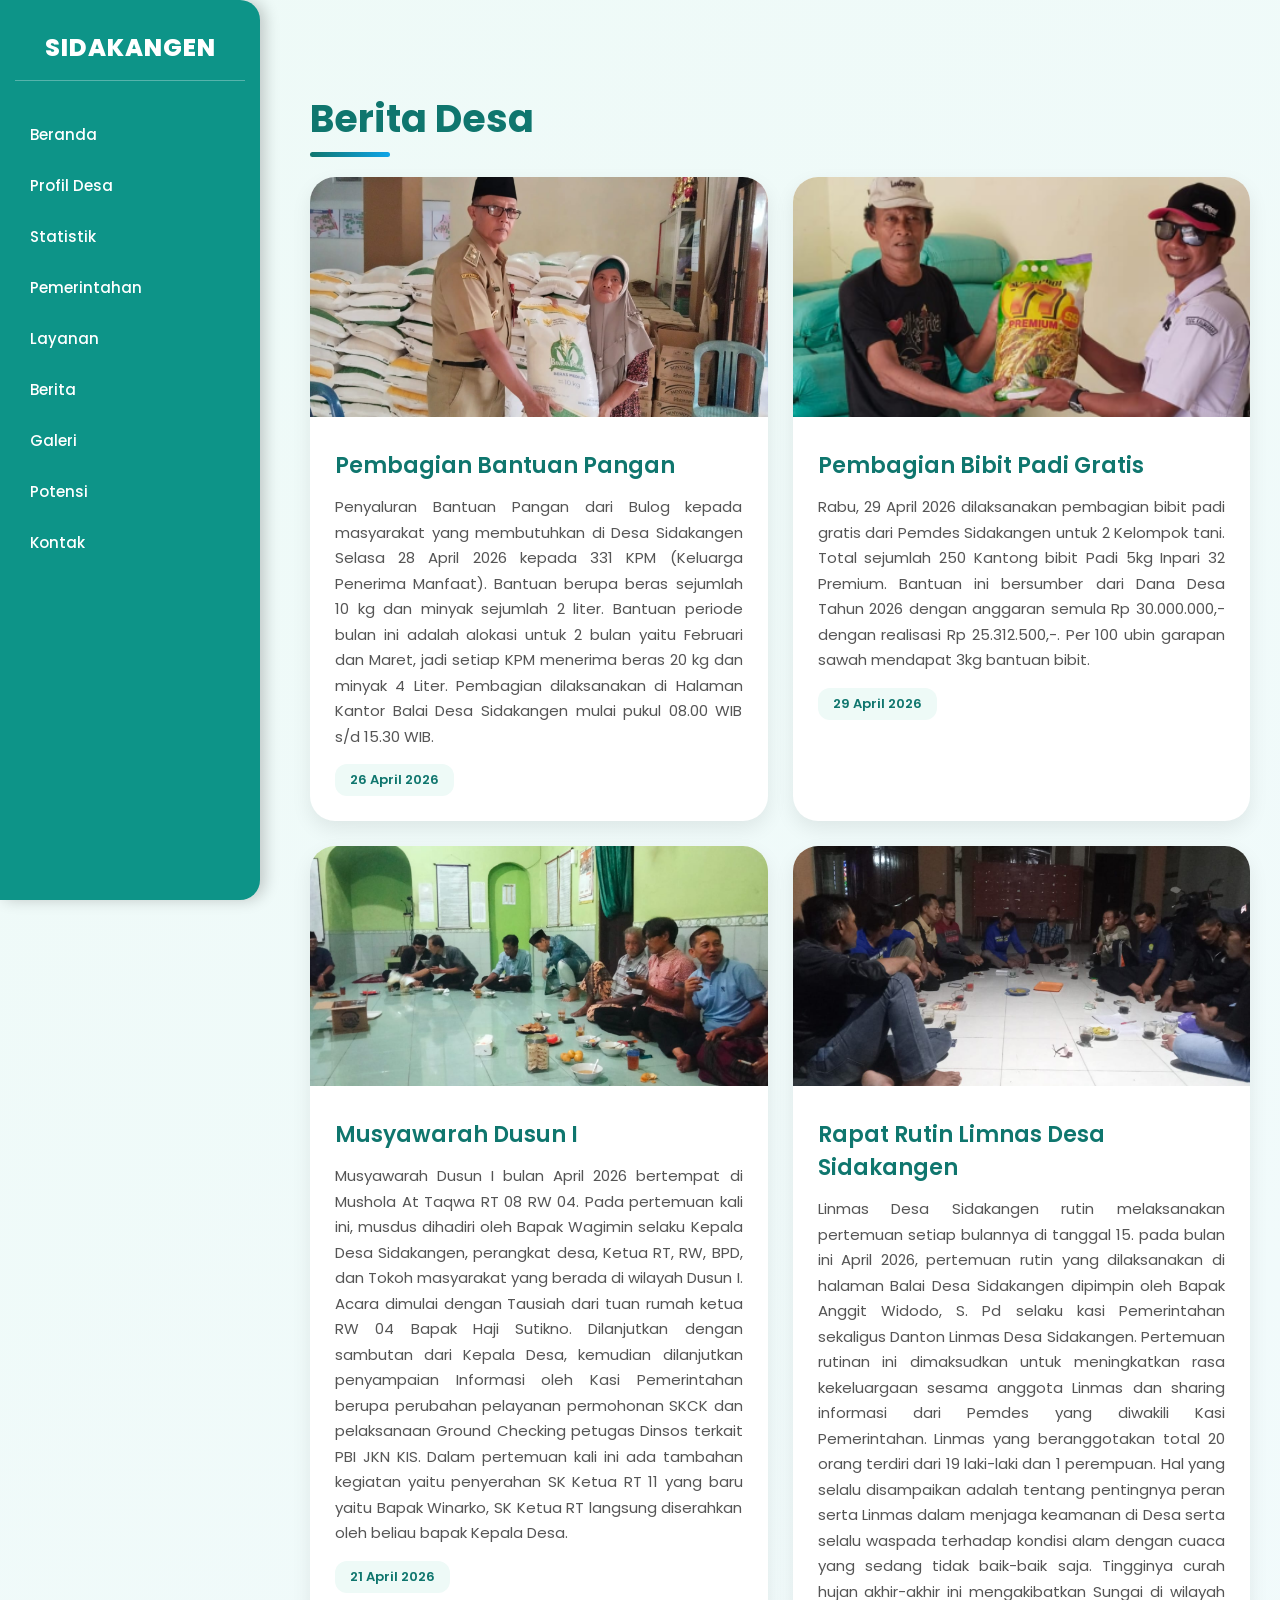
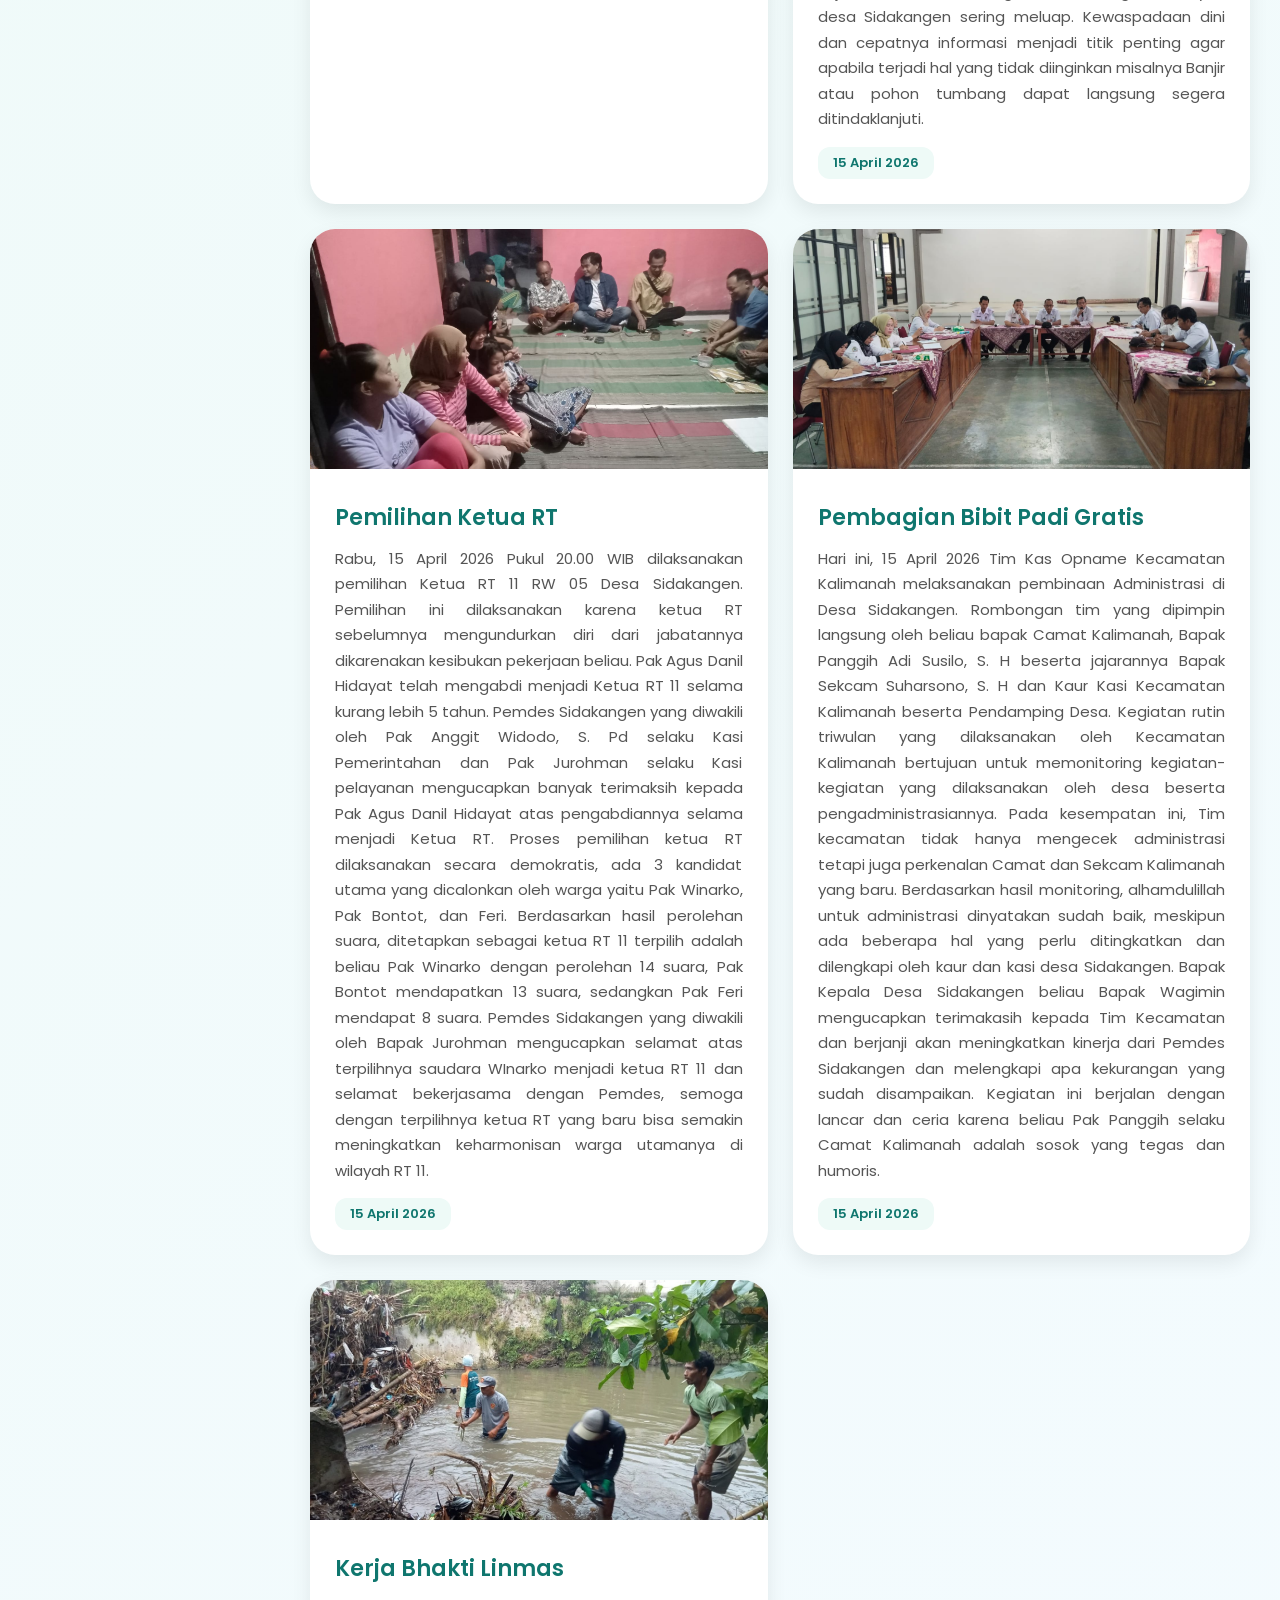
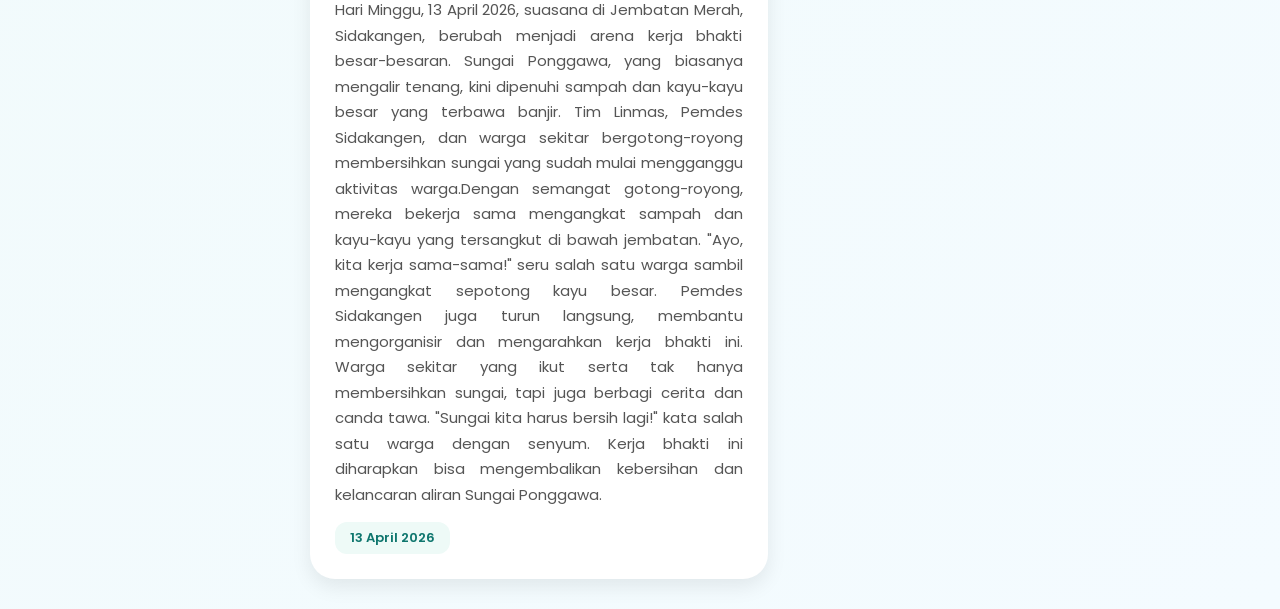
==== berita.html @ 8c9b145c "first commit" ====
<!DOCTYPE html>
<html lang="id">
<head>
    <meta charset="UTF-8">
    <meta name="viewport" content="width=device-width, initial-scale=1.0">
    <title>Berita - SidaKangen</title>
    
    <!-- Memastikan file CSS terpanggil -->
    <link rel="stylesheet" href="assets/css/style.css">
    
    <!-- Tambahan Style Khusus Berita agar tetap rapi -->
    <style>
        .berita-grid {
            display: grid;
            grid-template-columns: repeat(auto-fit, minmax(320px, 1fr));
            gap: 25px;
            margin-top: 30px;
        }
        .berita-card {
            background: white;
            border-radius: 25px;
            overflow: hidden;
            box-shadow: 0 8px 20px rgba(0,0,0,0.08);
            transition: 0.3s;
            border: none;
        }
        .berita-card:hover {
            transform: translateY(-8px);
        }
        .berita-card img {
            width: 100%;
            height: 240px;
            object-fit: cover;
        }
        .berita-content {
            padding: 25px;
        }
        .berita-content h3 {
            color: #0f766e;
            margin-bottom: 12px;
            font-size: 22px;
            font-weight: 600;
            text-align: left; /* Judul tetap rata kiri agar profesional */
        }
        .berita-content p {
            color: #555;
            line-height: 1.7;
            font-size: 15px;
            margin-bottom: 15px;
            text-align: justify; /* Membuat teks berita rata kanan-kiri */
            text-justify: inter-word; /* Membuat pembagian spasi lebih halus */
        }
        .berita-date {
            display: inline-block;
            background: #eefaf7;
            color: #0f766e;
            padding: 6px 15px;
            border-radius: 12px;
            font-size: 13px;
            font-weight: 600;
        }
    </style>
</head>
<body>

    <aside class="sidebar">
        <h2>SidaKangen</h2>
        <ul>
            <li><a href="index.html">Beranda</a></li>
            <li><a href="profil-desa.html">Profil Desa</a></li>
            <li><a href="statistik.html">Statistik</a></li>
            <li><a href="pemerintahan.html">Pemerintahan</a></li>
            <li><a href="layanan.html">Layanan</a></li>
            <li><a href="berita.html">Berita</a></li>
            <li><a href="galeri.html">Galeri</a></li> <!-- Pastikan file ini ada -->
            <li><a href="potensi.html">Potensi</a></li>
            <li><a href="kontak.html">Kontak</a></li>
        </ul>
    </aside>

    <main class="main">
        <h1 class="title">Berita Desa</h1>

        <div class="berita-grid">
            <!-- BERITA 1 -->
            <div class="berita-card">
                <img src="assets/img/pembagian bantuan pangan.png" alt="Statistik Pekerjaan">
                <div class="berita-content">
                    <h3>Pembagian Bantuan Pangan</h3>
                    <p>Penyaluran Bantuan Pangan dari Bulog kepada masyarakat yang membutuhkan di Desa Sidakangen Selasa 28 April 2026 kepada 
                      331 KPM (Keluarga Penerima Manfaat). Bantuan berupa beras sejumlah 10 kg dan minyak sejumlah 2 liter. Bantuan periode bulan 
                      ini adalah alokasi untuk 2 bulan yaitu Februari dan Maret, jadi setiap KPM menerima beras 20 kg dan minyak 4 Liter. 
                      Pembagian dilaksanakan di Halaman Kantor Balai  Desa Sidakangen mulai pukul 08.00 WIB s/d 15.30 WIB.</p>
                    <span class="berita-date">26 April 2026</span>
                </div>
            </div>

            <!-- BERITA 2 -->
            <div class="berita-card">
                <img src="assets/img/pembagian bibit padi gratis.png" alt="Grafik Penduduk">
                <div class="berita-content">
                    <h3>Pembagian Bibit Padi Gratis</h3>
                    <p>Rabu, 29 April 2026 dilaksanakan pembagian bibit padi gratis dari Pemdes Sidakangen untuk 2 Kelompok tani. 
                      Total sejumlah 250 Kantong bibit Padi 5kg Inpari 32 Premium.
                       Bantuan ini bersumber dari Dana Desa Tahun 2026 dengan anggaran semula Rp 30.000.000,- dengan realisasi Rp 25.312.500,-. Per 100 ubin garapan sawah mendapat 3kg bantuan bibit.</p>
                    <span class="berita-date">29 April 2026</span>
                </div>
            </div>

            <!-- BERITA 3 -->
            <div class="berita-card">
                <img src="assets/img/musyawarha dusun I bulan april 2026.png" alt="Pelayanan Desa">
                <div class="berita-content">
                    <h3>Musyawarah Dusun I</h3>
                    <p>Musyawarah Dusun I bulan April 2026 bertempat di Mushola At Taqwa RT 08 RW 04. 
                      Pada pertemuan kali ini, musdus dihadiri oleh Bapak Wagimin selaku Kepala Desa Sidakangen, perangkat desa, Ketua RT, RW, BPD, dan Tokoh masyarakat yang berada di wilayah Dusun I. 
                      Acara dimulai dengan Tausiah dari tuan rumah ketua RW 04 Bapak Haji Sutikno. Dilanjutkan dengan sambutan dari Kepala Desa, kemudian dilanjutkan penyampaian Informasi oleh Kasi Pemerintahan berupa perubahan pelayanan permohonan SKCK dan pelaksanaan Ground Checking petugas Dinsos terkait PBI JKN KIS. 
                      Dalam pertemuan kali ini ada tambahan kegiatan yaitu penyerahan SK Ketua RT 11 yang baru yaitu Bapak Winarko, SK Ketua RT langsung diserahkan oleh beliau bapak Kepala Desa.</p>
                    <span class="berita-date">21 April 2026</span>
                </div>
            </div>
            <!-- BERITA 4 -->
            <div class="berita-card">
                <img src="assets/img/rapat rutin Linmas.png" alt="Pelayanan Desa">
                <div class="berita-content">
                    <h3>Rapat Rutin Limnas Desa Sidakangen</h3>
                    <p>Linmas Desa Sidakangen rutin melaksanakan pertemuan setiap bulannya di tanggal 15. 
                      pada bulan ini April 2026, pertemuan rutin yang dilaksanakan di halaman Balai Desa Sidakangen dipimpin oleh Bapak Anggit Widodo, S. Pd selaku kasi Pemerintahan sekaligus Danton Linmas Desa Sidakangen. 
                      Pertemuan rutinan ini dimaksudkan untuk meningkatkan rasa kekeluargaan sesama anggota Linmas dan sharing informasi dari Pemdes yang diwakili Kasi Pemerintahan.
                       Linmas yang beranggotakan total 20 orang terdiri dari 19 laki-laki dan 1 perempuan. Hal yang selalu disampaikan adalah tentang pentingnya peran serta Linmas dalam menjaga keamanan di Desa serta selalu waspada terhadap kondisi alam dengan cuaca yang sedang tidak baik-baik saja.
                        Tingginya curah hujan akhir-akhir ini mengakibatkan Sungai di wilayah desa Sidakangen sering meluap. Kewaspadaan dini dan cepatnya informasi menjadi titik penting agar apabila terjadi hal yang tidak diinginkan misalnya Banjir atau pohon tumbang dapat langsung segera ditindaklanjuti.</p>
                    <span class="berita-date">15 April 2026</span>
        </div>
            </div>
            <!-- BERITA 5 -->
            <div class="berita-card">
                <img src="assets/img/Pemilihan ketua RT.png" alt="Pelayanan Desa">
                <div class="berita-content">
                    <h3>Pemilihan Ketua RT</h3>
                    <p>Rabu, 15 April 2026 Pukul 20.00 WIB dilaksanakan pemilihan Ketua RT 11 RW 05 Desa Sidakangen. 
                      Pemilihan ini dilaksanakan karena ketua RT sebelumnya mengundurkan diri dari jabatannya dikarenakan kesibukan pekerjaan beliau. 
                      Pak Agus Danil Hidayat telah mengabdi menjadi Ketua RT 11 selama kurang lebih 5 tahun. Pemdes Sidakangen yang diwakili oleh Pak Anggit Widodo, S. Pd selaku Kasi Pemerintahan dan Pak Jurohman selaku Kasi pelayanan mengucapkan banyak terimaksih kepada Pak Agus Danil Hidayat atas pengabdiannya selama menjadi Ketua RT. 
                      Proses pemilihan ketua RT dilaksanakan secara demokratis, ada 3 kandidat utama yang dicalonkan oleh warga yaitu Pak Winarko, Pak Bontot, dan Feri. Berdasarkan hasil perolehan suara, ditetapkan sebagai ketua RT 11 terpilih adalah beliau Pak Winarko dengan perolehan 14 suara, Pak Bontot mendapatkan 13 suara, sedangkan Pak Feri mendapat 8 suara. 
                      Pemdes Sidakangen yang diwakili oleh Bapak Jurohman mengucapkan selamat atas terpilihnya saudara WInarko menjadi ketua RT 11 dan selamat bekerjasama dengan Pemdes, semoga dengan terpilihnya ketua RT yang baru bisa semakin meningkatkan keharmonisan warga utamanya di wilayah RT 11.</p>
                    <span class="berita-date">15 April 2026</span>
                </div>
            </div>
            <!-- BERITA 6 -->
            <div class="berita-card">
                <img src="assets/img/Kas opname.png" alt="Grafik Penduduk">
                <div class="berita-content">
                  <h3>Pembagian Bibit Padi Gratis</h3>
                    <p>Hari ini, 15 April 2026 Tim Kas Opname Kecamatan Kalimanah melaksanakan pembinaan Administrasi di Desa Sidakangen. Rombongan tim yang dipimpin langsung oleh beliau bapak Camat Kalimanah, Bapak Panggih Adi Susilo, S. H beserta jajarannya Bapak Sekcam Suharsono, S. H dan Kaur Kasi Kecamatan Kalimanah beserta Pendamping Desa. 
                      Kegiatan rutin triwulan yang dilaksanakan oleh Kecamatan Kalimanah bertujuan untuk memonitoring kegiatan-kegiatan yang dilaksanakan oleh desa beserta pengadministrasiannya. Pada kesempatan ini, Tim kecamatan tidak hanya mengecek administrasi tetapi juga perkenalan Camat dan Sekcam Kalimanah yang baru.  
                      Berdasarkan hasil monitoring, alhamdulillah untuk administrasi dinyatakan sudah baik, meskipun ada beberapa hal yang perlu ditingkatkan dan dilengkapi oleh kaur dan kasi desa Sidakangen. Bapak Kepala Desa Sidakangen beliau Bapak Wagimin mengucapkan terimakasih kepada Tim Kecamatan dan berjanji akan meningkatkan kinerja dari Pemdes Sidakangen dan melengkapi apa kekurangan yang sudah disampaikan. 
                      Kegiatan ini berjalan dengan lancar dan ceria karena beliau Pak Panggih selaku Camat Kalimanah adalah sosok yang tegas dan humoris.</p>
                    <span class="berita-date">15 April 2026</span>
                </div>
            </div>
            <!-- BERITA 7 -->
            <div class="berita-card">
                <img src="assets/img/kerja bakti limnas.png" alt="Grafik Penduduk">
                <div class="berita-content">
                  <h3>Kerja Bhakti Linmas</h3>
                    <p>Hari Minggu, 13 April 2026, suasana di Jembatan Merah, Sidakangen, berubah menjadi arena kerja bhakti besar-besaran. 
                      Sungai Ponggawa, yang biasanya mengalir tenang, kini dipenuhi sampah dan kayu-kayu besar yang terbawa banjir. Tim Linmas, Pemdes Sidakangen, dan warga sekitar bergotong-royong membersihkan sungai yang sudah mulai mengganggu aktivitas warga.Dengan semangat gotong-royong, mereka bekerja sama mengangkat sampah dan kayu-kayu yang tersangkut di bawah jembatan. 
                      "Ayo, kita kerja sama-sama!" seru salah satu warga sambil mengangkat sepotong kayu besar. Pemdes Sidakangen juga turun langsung, membantu mengorganisir dan mengarahkan kerja bhakti ini.
                      Warga sekitar yang ikut serta tak hanya membersihkan sungai, tapi juga berbagi cerita dan canda tawa. "Sungai kita harus bersih lagi!" kata salah satu warga dengan senyum. Kerja bhakti ini diharapkan bisa mengembalikan kebersihan dan kelancaran aliran Sungai Ponggawa.</p>
                    <span class="berita-date">13 April 2026</span>
                </div>
            </div>
    </main>
    <meta name="viewport" content="width=device-width, initial-scale=1.0">

</body>
</html>
---- assets/css/style.css ----
/* 1. TAMBAHKAN IMPORT INI DI PALING ATAS CSS */
@import url('https://fonts.googleapis.com/css2?family=Poppins:wght@300;400;500;600;700&display=swap');

*{
  margin:0;
  padding:0;
  box-sizing:border-box;
  /* Gunakan font-family secara spesifik agar tidak berubah */
  font-family: 'Poppins', sans-serif !important;
}

body{
  background: linear-gradient(135deg, #eefaf7, #f4fbff);
  color:#1f2937;
  /* Mengunci ukuran dasar font agar stabil */
  font-size: 16px;
  -webkit-font-smoothing: antialiased;
  -moz-osx-font-smoothing: grayscale;
}

/* SIDEBAR */

/* --- PERBAIKAN SIDEBAR TOTAL --- */
.sidebar {
  width: 260px;
  height: 100vh;
  position: fixed;
  left: 0;
  top: 0;
  
  /* Warna Hijau Kebiruan (Teal) yang Solid */
  background-color: #0d9488 !important; 
  
  padding: 30px 15px;
  color: #ffffff;
  z-index: 9999; /* Memastikan sidebar selalu di depan */
  display: flex;
  flex-direction: column;
  
  /* Memberi lengkungan di sisi kanan */
  border-top-right-radius: 20px;
  border-bottom-right-radius: 20px;
  box-shadow: 5px 0 15px rgba(0, 0, 0, 0.2);
}

/* Judul SIDAKANGEN */
.sidebar h2 {
  color: #ffffff !important;
  font-size: 24px;
  font-weight: 800;
  text-align: center;
  margin-bottom: 30px;
  padding-bottom: 15px;
  border-bottom: 1px solid rgba(255, 255, 255, 0.3);
  text-transform: uppercase;
  letter-spacing: 1px;
}

/* List Menu */
.sidebar ul {
  list-style: none;
  padding: 0;
  margin: 0;
  display: flex;
  flex-direction: column;
  gap: 4px; /* Jarak antar menu sangat rapat agar muat */
}

/* Link Menu */
.sidebar ul li a {
  display: block;
  text-decoration: none;
  color: #ffffff !important; /* Memaksa warna teks putih */
  padding: 12px 15px;
  border-radius: 10px;
  font-size: 15px;
  font-weight: 500;
  transition: all 0.3s ease;
}

/* Saat Menu Disentuh (Hover) */
.sidebar ul li a:hover {
  background-color: rgba(255, 255, 255, 0.2); /* Efek terang transparan */
  padding-left: 20px; /* Efek geser sedikit */
}

/* Konten Utama agar tidak tertutup sidebar */
.main {
  margin-left: 280px; /* Pastikan jarak ini lebih besar dari lebar sidebar */
  padding: 30px;
}

/* HERO */

.hero{
  height:500px;

  border-radius:35px;

  overflow:hidden;

  background:
  linear-gradient(
    rgba(0,0,0,0.45),
    rgba(0,0,0,0.45)
  ),
  url('../img/Latar-belakang.png');

  background-size:cover;
  background-position:center;

  display:flex;
  align-items:center;

  padding:60px;

  position:relative;

  box-shadow:
  0 15px 40px rgba(14,165,233,0.15);
}

.overlay{
  color:white;
  max-width:700px;
}

.overlay h1{
  font-size:64px;

  line-height:1.1;

  margin-bottom:25px;

  font-weight:700;
}

.overlay p{
  font-size:20px;

  line-height:1.9;

  margin-bottom:35px;

  color:#f1f5f9;
}

/* SEARCH */

.search-box{
  display:flex;

  gap:15px;

  margin-top:25px;

  background:white;

  padding:12px;

  border-radius:20px;

  width:fit-content;

  box-shadow:
  0 10px 25px rgba(0,0,0,0.08);
}

.search-box input{
  width:300px;

  padding:15px;

  border:none;

  outline:none;

  font-size:15px;

  background:transparent;
}

.search-box button{
  padding:15px 28px;

  border:none;

  border-radius:15px;

  background:
  linear-gradient(
    135deg,
    #0f766e,
    #0ea5e9
  );

  color:white;

  font-weight:600;

  cursor:pointer;
}

/* MINI INFO */

.hero-mini-stats{
  display:flex;

  gap:20px;

  margin-top:35px;
}

.mini-box{
  background:rgba(255,255,255,0.15);

  padding:18px 25px;

  border-radius:18px;

  backdrop-filter:blur(10px);
}

.mini-box h3{
  font-size:28px;

  margin-bottom:5px;
}

.mini-box p{
  font-size:14px;

  margin:0;
}

/* TITLE */

.title{
  margin-top:60px;
  margin-bottom:30px;

  font-size:38px;

  color:#0f766e;

  position:relative;
}

.title::after{
  content:'';

  width:80px;
  height:5px;

  background:
  linear-gradient(
    90deg,
    #0f766e,
    #0ea5e9
  );

  position:absolute;

  left:0;
  bottom:-10px;

  border-radius:20px;
}

/* HOME STATS */

.home-stats{
  display:grid;

  grid-template-columns:repeat(auto-fit,minmax(250px,1fr));

  gap:25px;

  margin-top:30px;
}

.home-card{
  position:relative;

  overflow:hidden;

  padding:30px;

  border-radius:30px;

  color:white;

  min-height:230px;

  transition:0.3s;

  box-shadow:0 10px 25px rgba(0,0,0,0.08);
}

.home-card:hover{
  transform:translateY(-10px);
}

.home-card::before{
  content:'';

  position:absolute;

  width:180px;
  height:180px;

  background:rgba(255,255,255,0.15);

  border-radius:50%;

  top:-60px;
  right:-60px;
}

.home-top{
  display:flex;

  justify-content:space-between;

  align-items:center;

  margin-bottom:25px;
}

.home-top span{
  font-size:50px;
}

.home-top h1{
  font-size:42px;
}

.home-card h3{
  font-size:24px;
  margin-bottom:10px;
}

.home-card p{
  color:rgba(255,255,255,0.9);
  line-height:1.7;
}

/* WARNA CARD */

.penduduk{
  background:linear-gradient(
    135deg,
    #0f766e,
    #20c997
  );
}

.keluarga{
  background:linear-gradient(
    135deg,
    #0ea5e9,
    #38bdf8
  );
}

.laki{
  background:linear-gradient(
    135deg,
    #14b8a6,
    #2dd4bf
  );
}

.perempuan{
  background:linear-gradient(
    135deg,
    #06b6d4,
    #67e8f9
  );
}

/* GRID */

.stats{
  display:grid;

  grid-template-columns:repeat(auto-fit,minmax(250px,1fr));

  gap:25px;

  margin-top:30px;
}

/* CARD */

.card{
  background:rgba(255,255,255,0.9);

  backdrop-filter:blur(10px);

  padding:30px;

  border-radius:30px;

  box-shadow:
  0 10px 30px rgba(0,0,0,0.05);

  transition:0.3s;

  border:none;

  position:relative;

  overflow:hidden;
}

.card::before{
  content:'';

  position:absolute;

  width:120px;
  height:120px;

  background:rgba(14,165,233,0.08);

  border-radius:50%;

  top:-40px;
  right:-40px;
}

.card:hover{
  transform:translateY(-10px);

  box-shadow:
  0 20px 40px rgba(14,165,233,0.12);
}

.card h2,
.card h3{
  color:#0f766e;
  margin-bottom:15px;
}

.card p{
  color:#555;
  line-height:1.8;
}

.card img{
  width:100%;
  border-radius:20px;
}

/* BUTTON */

button{
  margin-top:15px;

  padding:13px 26px;

  border:none;

  border-radius:14px;

  background:
  linear-gradient(
    135deg,
    #0f766e,
    #0ea5e9
  );

  color:white;

  font-weight:600;

  cursor:pointer;

  transition:0.3s;
}

button:hover{
  transform:translateY(-3px);

  opacity:0.92;
}

/* TABLE */

table{
  width:100%;

  border-collapse:collapse;

  overflow:hidden;

  border-radius:20px;
}

table th{
  background:
  linear-gradient(
    135deg,
    #0f766e,
    #0ea5e9
  );

  color:white;

  padding:18px;
}

table td{
  background:white;

  padding:18px;

  border-bottom:1px solid #e5e7eb;
}

/* GALLERY */

.gallery{
  display:grid;

  grid-template-columns:
  repeat(auto-fit,minmax(280px,1fr));

  gap:25px;
}

.gallery img{
  width:100%;
  height:260px;

  object-fit:cover;

  border-radius:25px;

  transition:0.4s;

  box-shadow:
  0 10px 25px rgba(0,0,0,0.08);
}

.gallery img:hover{
  transform:
  scale(1.04)
  rotate(1deg);
}

/* CONTACT */

.contact-container{
  display:grid;
  grid-template-columns:1fr 1fr;
  gap:30px;
}

.contact-card,
.contact-form{
  background:white;

  padding:30px;

  border-radius:25px;

  box-shadow:0 8px 20px rgba(0,0,0,0.06);

  border:none;
}

.contact-card{
  margin-bottom:20px;
}

.contact-card h3{
  color:#0f766e;
}

.contact-form input,
.contact-form textarea{
  width:100%;

  padding:15px;

  margin-bottom:15px;

  border:1px solid #ddd;

  border-radius:12px;

  outline:none;
}

.contact-form input:focus,
.contact-form textarea:focus{
  border-color:#0ea5e9;
}

.contact-form textarea{
  height:150px;
  resize:none;
}

.contact-form button{
  width:100%;
}

.map-box{
  margin-top:30px;

  overflow:hidden;

  border-radius:25px;

  box-shadow:0 8px 20px rgba(0,0,0,0.06);
}

.map-box iframe{
  border:none;
}

/* CHART */

.chart-item{
  width:100%;
  margin-bottom:25px;
}

.chart-info{
  display:flex;
  justify-content:space-between;
  margin-bottom:10px;
  font-weight:500;
}

.bar{
  width:100%;
.fill{
  height:100%;
  border-radius:30px;
}

.fill1{
  width:55%;
  background:#0f766e;
}

.fill2{
  width:85%;
  background:#0ea5e9;
}

.fill3{
  width:40%;
  background:#20c997;
}

.fill4{
  width:20%;
  background:#67e8f9;
}

/* KHUSUS STATISTIK */

.statistik-grid{
  display:grid;

  grid-template-columns:repeat(2,320px);

  justify-content:center;

  gap:30px;

  margin-top:30px;
}

/* RESPONSIVE */

@media(max-width:1200px){

  .stats{
    grid-template-columns:repeat(2,1fr);
  }

}

@media(max-width:900px){

  .contact-container{
    grid-template-columns:1fr;
  }

  .statistik-grid{
    grid-template-columns:1fr;
  }

}

@media(max-width:768px){

  .sidebar{
    width:100%;
    height:auto;
    position:relative;

    border-radius:0;
  }

  .main{
    margin-left:0;
    padding:20px;
  }

  .hero{
    height:auto;
    padding:35px 25px;
  }

  .overlay h1{
    font-size:40px;
  }

  .overlay p{
    font-size:16px;
  }

  .search-box{
    flex-direction:column;

    width:100%;
  }

  .search-box input{
    width:100%;
  }

  .hero-mini-stats{
    flex-direction:column;
  }

  .stats{
    grid-template-columns:1fr;
  }

  .gallery{
    grid-template-columns:1fr;
  }
}
.berita-content p {
            color: #555;
            line-height: 1.7;
            font-size: 15px;
            margin-bottom: 15px;
            text-align: justify; /* TAMBAHKAN INI */
            text-justify: inter-word; /* Opsional: Agar spasi antar kata lebih rapi */
        }
        /* Google Fonts untuk tampilan lebih modern */
@import url('https://fonts.googleapis.com/css2?family=Poppins:wght@300;400;600&display=swap');

body {
    font-family: 'Poppins', sans-serif;
    margin: 0;
    display: flex;
    background-color: #f4fdfb; /* Warna background sangat muda agar fresh */
}

/* Sidebar Styling */
.sidebar {
    width: 250px;
    background-color: #0d9488; /* Warna Teal Desa */
    color: white;
    min-height: 100vh;
    padding: 20px;
}

.sidebar h2 {
    margin-bottom: 30px;
    border-bottom: 2px solid rgba(255,255,255,0.2);
    padding-bottom: 10px;
}

.sidebar ul {
    list-style: none;
    padding: 0;
}

.sidebar ul li a {
    color: white;
    text-decoration: none;
    display: block;
    padding: 12px 15px;
    border-radius: 8px;
    transition: 0.3s;
    margin-bottom: 5px;
}

.sidebar ul li a:hover, .sidebar ul li a.active {
    background-color: rgba(255, 255, 255, 0.2);
    padding-left: 25px; /* Efek geser saat hover */
}

/* Main Content */
.main {
    flex: 1;
    padding: 40px;
}

.title {
    color: #065f46;
    margin-bottom: 30px;
    position: relative;
    display: inline-block;
}

.title::after {
    content: "";
    width: 50%;
    height: 4px;
    background-color: #2dd4bf;
    position: absolute;
    bottom: -8px;
    left: 0;
    border-radius: 2px;
}

/* Gallery Grid System */
.gallery {
    display: grid;
    grid-template-columns: repeat(auto-fit, minmax(300px, 1fr)); /* Responsif otomatis */
    gap: 20px;
    margin-top: 20px;
}

.gallery-item {
    overflow: hidden;
    border-radius: 15px;
    box-shadow: 0 4px 15px rgba(0,0,0,0.1);
    transition: transform 0.3s ease;
}

.gallery-item img {
    width: 100%;
    height: 250px;
    object-fit: cover; /* Agar gambar tidak gepeng */
    display: block;
    transition: transform 0.5s ease;
}

/* Hover Effects */
.gallery-item:hover {
    transform: translateY(-5px); /* Terangkat sedikit */
}

.gallery-item:hover img {
    transform: scale(1.1); /* Zoom halus pada gambar */
}
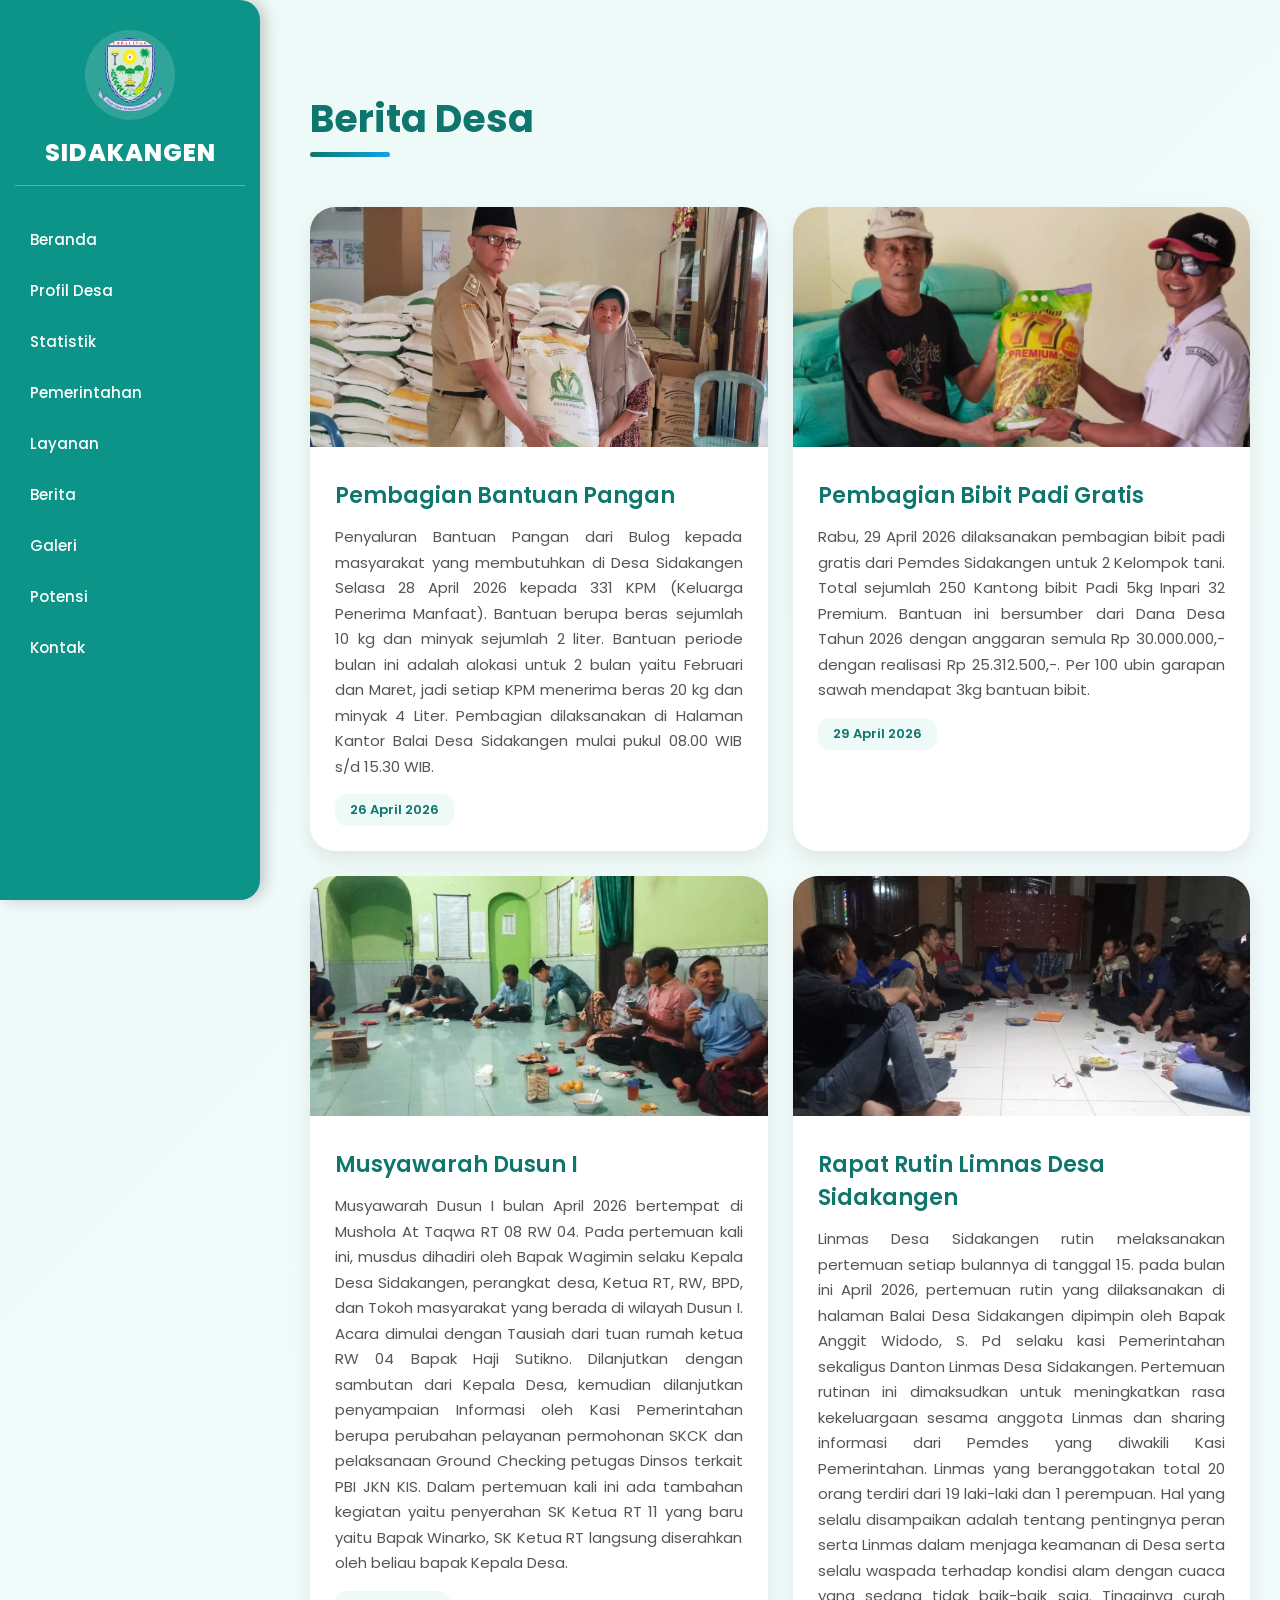
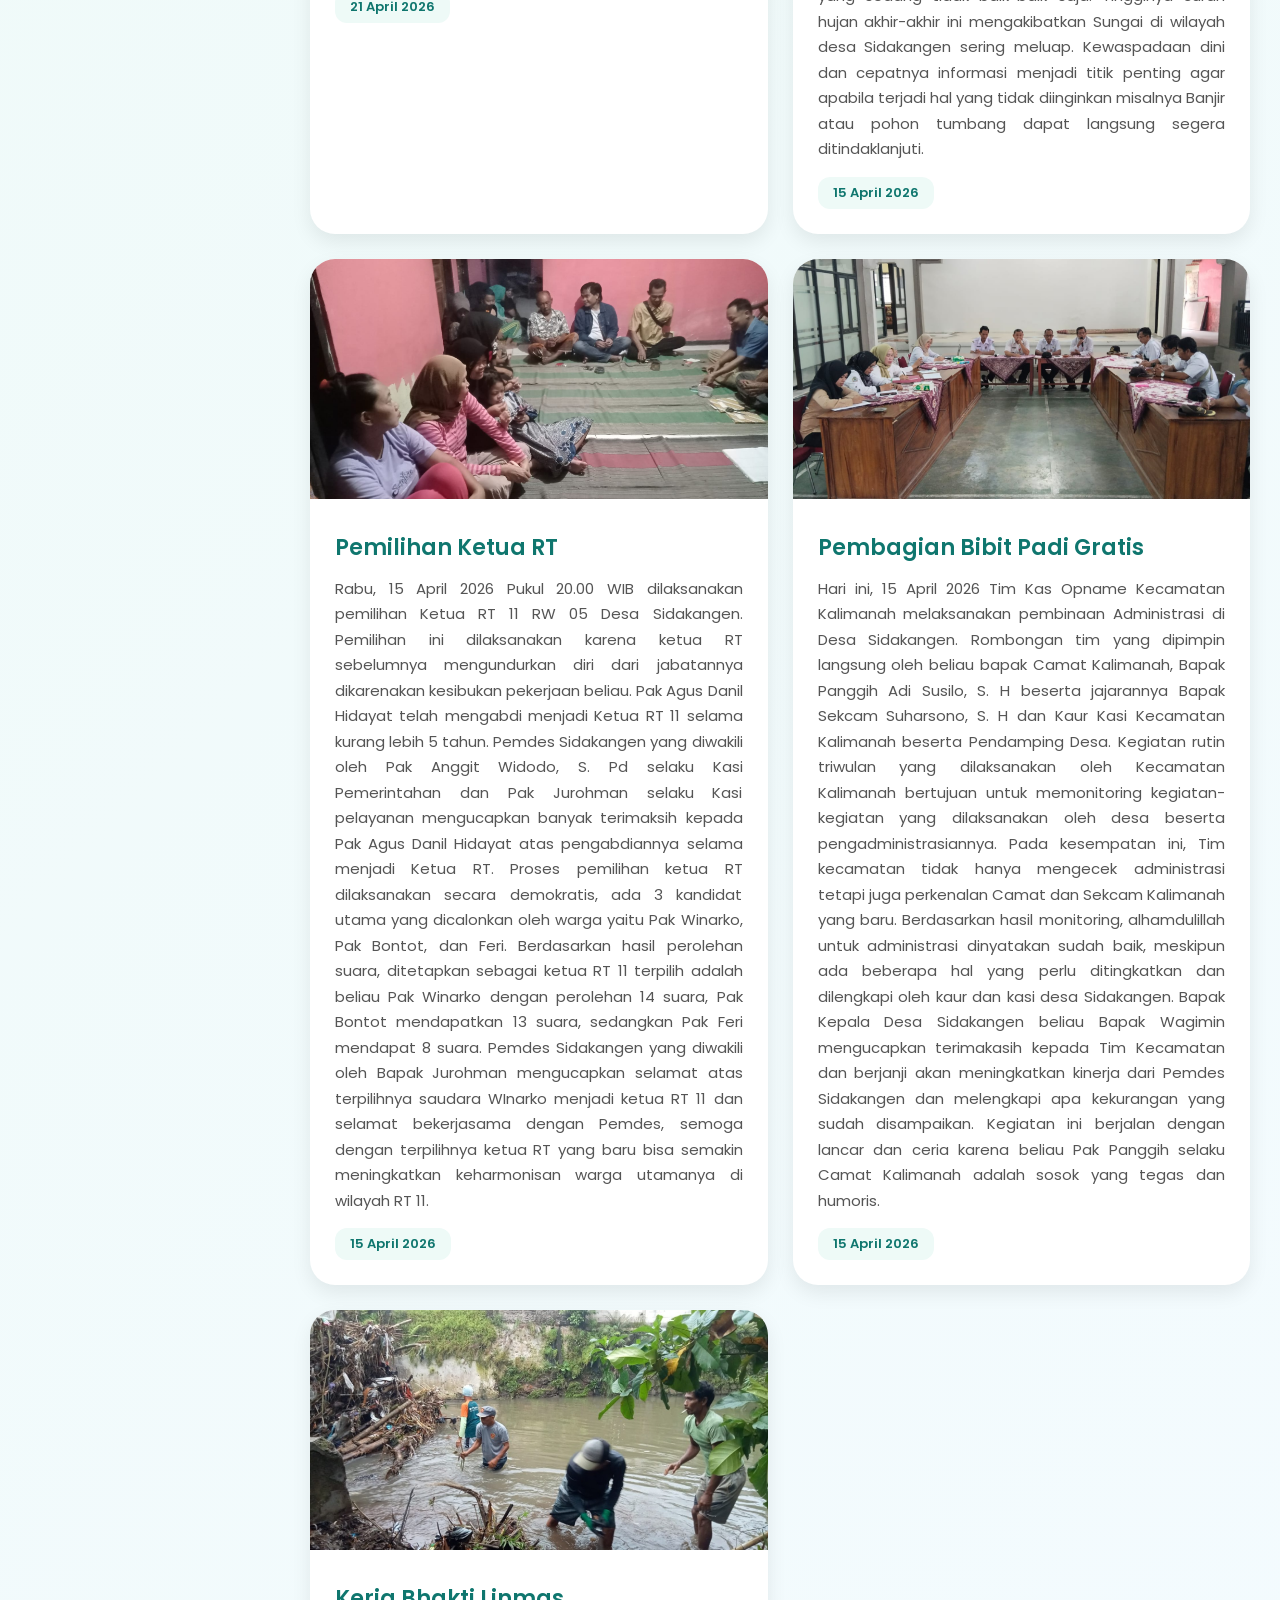
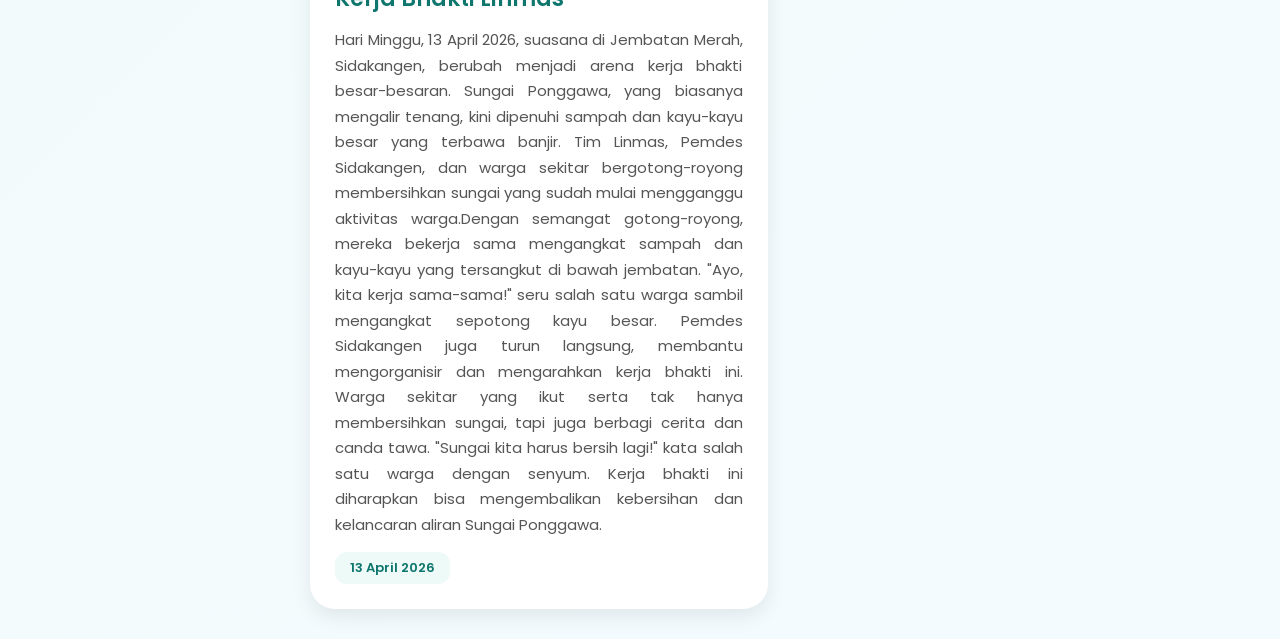
==== commit 61c65e0a: "update website" ====
--- a/berita.html
+++ b/berita.html
@@ -4,7 +4,10 @@
     <meta charset="UTF-8">
     <meta name="viewport" content="width=device-width, initial-scale=1.0">
     <title>Berita - SidaKangen</title>
-    
+    <head>
+    <meta charset="UTF-8">
+    <meta name="viewport" content="width=device-width, initial-scale=1.0">
+</head>
     <!-- Memastikan file CSS terpanggil -->
     <link rel="stylesheet" href="assets/css/style.css">
     
@@ -63,20 +66,22 @@
 </head>
 <body>
 
-    <aside class="sidebar">
-        <h2>SidaKangen</h2>
-        <ul>
-            <li><a href="index.html">Beranda</a></li>
-            <li><a href="profil-desa.html">Profil Desa</a></li>
-            <li><a href="statistik.html">Statistik</a></li>
-            <li><a href="pemerintahan.html">Pemerintahan</a></li>
-            <li><a href="layanan.html">Layanan</a></li>
-            <li><a href="berita.html">Berita</a></li>
-            <li><a href="galeri.html">Galeri</a></li> <!-- Pastikan file ini ada -->
-            <li><a href="potensi.html">Potensi</a></li>
-            <li><a href="kontak.html">Kontak</a></li>
-        </ul>
-    </aside>
+    <!-- SIDEBAR -->
+<aside class="sidebar">
+    <img src="assets/img/logo sidkangen.png" class="sidebar-logo" alt="Logo Desa SidaKangen">
+    <h2>SidaKangen</h2>
+    <ul>
+        <li><a href="index.html">Beranda</a></li>
+        <li><a href="profil-desa.html">Profil Desa</a></li>
+        <li><a href="statistik.html">Statistik</a></li>
+        <li><a href="pemerintahan.html">Pemerintahan</a></li>
+        <li><a href="layanan.html">Layanan</a></li>
+        <li><a href="berita.html">Berita</a></li>
+        <li><a href="galeri.html">Galeri</a></li>
+        <li><a href="potensi.html">Potensi</a></li>
+        <li><a href="kontak.html">Kontak</a></li>
+    </ul>
+</aside>
 
     <main class="main">
         <h1 class="title">Berita Desa</h1>
--- a/assets/css/style.css
+++ b/assets/css/style.css
@@ -1,49 +1,62 @@
-/* 1. TAMBAHKAN IMPORT INI DI PALING ATAS CSS */
+/* ==========================================
+   IMPORT FONT (hanya sekali di paling atas)
+   ========================================== */
 @import url('https://fonts.googleapis.com/css2?family=Poppins:wght@300;400;500;600;700&display=swap');
 
-*{
-  margin:0;
-  padding:0;
-  box-sizing:border-box;
-  /* Gunakan font-family secara spesifik agar tidak berubah */
+/* ==========================================
+   RESET & BASE
+   ========================================== */
+* {
+  margin: 0;
+  padding: 0;
+  box-sizing: border-box;
   font-family: 'Poppins', sans-serif !important;
 }
 
-body{
+body {
   background: linear-gradient(135deg, #eefaf7, #f4fbff);
-  color:#1f2937;
-  /* Mengunci ukuran dasar font agar stabil */
+  color: #1f2937;
   font-size: 16px;
   -webkit-font-smoothing: antialiased;
   -moz-osx-font-smoothing: grayscale;
-}
-
-/* SIDEBAR */
-
-/* --- PERBAIKAN SIDEBAR TOTAL --- */
+
+  /* PERBAIKAN: Layout desktop = sidebar tetap di kiri, konten di kanan */
+  display: block;
+}
+
+/* ==========================================
+   SIDEBAR — DESKTOP (position: fixed)
+   ========================================== */
 .sidebar {
   width: 260px;
   height: 100vh;
   position: fixed;
   left: 0;
   top: 0;
-  
-  /* Warna Hijau Kebiruan (Teal) yang Solid */
-  background-color: #0d9488 !important; 
-  
+  background-color: #0d9488 !important;
   padding: 30px 15px;
   color: #ffffff;
-  z-index: 9999; /* Memastikan sidebar selalu di depan */
+  z-index: 9999;
   display: flex;
   flex-direction: column;
-  
-  /* Memberi lengkungan di sisi kanan */
   border-top-right-radius: 20px;
   border-bottom-right-radius: 20px;
   box-shadow: 5px 0 15px rgba(0, 0, 0, 0.2);
-}
-
-/* Judul SIDAKANGEN */
+
+  /* Scroll jika menu melebihi layar */
+  overflow-y: auto;
+}
+.sidebar-logo {
+  display: block;
+  width: 90px;
+  height: 90px;
+  object-fit: contain;
+  border-radius: 50%;
+  margin: 0 auto 15px auto;
+  background: rgba(255, 255, 255, 0.15);
+  padding: 8px;
+}
+
 .sidebar h2 {
   color: #ffffff !important;
   font-size: 24px;
@@ -56,21 +69,19 @@
   letter-spacing: 1px;
 }
 
-/* List Menu */
 .sidebar ul {
   list-style: none;
   padding: 0;
   margin: 0;
   display: flex;
   flex-direction: column;
-  gap: 4px; /* Jarak antar menu sangat rapat agar muat */
-}
-
-/* Link Menu */
+  gap: 4px;
+}
+
 .sidebar ul li a {
   display: block;
   text-decoration: none;
-  color: #ffffff !important; /* Memaksa warna teks putih */
+  color: #ffffff !important;
   padding: 12px 15px;
   border-radius: 10px;
   font-size: 15px;
@@ -78,782 +89,613 @@
   transition: all 0.3s ease;
 }
 
-/* Saat Menu Disentuh (Hover) */
-.sidebar ul li a:hover {
-  background-color: rgba(255, 255, 255, 0.2); /* Efek terang transparan */
-  padding-left: 20px; /* Efek geser sedikit */
-}
-
-/* Konten Utama agar tidak tertutup sidebar */
+.sidebar ul li a:hover,
+.sidebar ul li a.active {
+  background-color: rgba(255, 255, 255, 0.2);
+  padding-left: 20px;
+}
+
+/* ==========================================
+   MAIN CONTENT — DESKTOP
+   ========================================== */
 .main {
-  margin-left: 280px; /* Pastikan jarak ini lebih besar dari lebar sidebar */
+  margin-left: 280px; /* sesuai lebar sidebar + sedikit jarak */
   padding: 30px;
 }
 
-/* HERO */
-
-.hero{
-  height:500px;
-
-  border-radius:35px;
-
-  overflow:hidden;
-
+/* ==========================================
+   HERO
+   ========================================== */
+.hero {
+  height: 500px;
+  border-radius: 35px;
+  overflow: hidden;
   background:
-  linear-gradient(
-    rgba(0,0,0,0.45),
-    rgba(0,0,0,0.45)
-  ),
-  url('../img/Latar-belakang.png');
-
-  background-size:cover;
-  background-position:center;
-
-  display:flex;
-  align-items:center;
-
-  padding:60px;
-
-  position:relative;
-
-  box-shadow:
-  0 15px 40px rgba(14,165,233,0.15);
-}
-
-.overlay{
-  color:white;
-  max-width:700px;
-}
-
-.overlay h1{
-  font-size:64px;
-
-  line-height:1.1;
-
-  margin-bottom:25px;
-
-  font-weight:700;
-}
-
-.overlay p{
-  font-size:20px;
-
-  line-height:1.9;
-
-  margin-bottom:35px;
-
-  color:#f1f5f9;
-}
-
-/* SEARCH */
-
-.search-box{
-  display:flex;
-
-  gap:15px;
-
-  margin-top:25px;
-
-  background:white;
-
-  padding:12px;
-
-  border-radius:20px;
-
-  width:fit-content;
-
-  box-shadow:
-  0 10px 25px rgba(0,0,0,0.08);
-}
-
-.search-box input{
-  width:300px;
-
-  padding:15px;
-
-  border:none;
-
-  outline:none;
-
-  font-size:15px;
-
-  background:transparent;
-}
-
-.search-box button{
-  padding:15px 28px;
-
-  border:none;
-
-  border-radius:15px;
-
-  background:
-  linear-gradient(
-    135deg,
-    #0f766e,
-    #0ea5e9
-  );
-
-  color:white;
-
-  font-weight:600;
-
-  cursor:pointer;
-}
-
-/* MINI INFO */
-
-.hero-mini-stats{
-  display:flex;
-
-  gap:20px;
-
-  margin-top:35px;
-}
-
-.mini-box{
-  background:rgba(255,255,255,0.15);
-
-  padding:18px 25px;
-
-  border-radius:18px;
-
-  backdrop-filter:blur(10px);
-}
-
-.mini-box h3{
-  font-size:28px;
-
-  margin-bottom:5px;
-}
-
-.mini-box p{
-  font-size:14px;
-
-  margin:0;
-}
-
-/* TITLE */
-
-.title{
-  margin-top:60px;
-  margin-bottom:30px;
-
-  font-size:38px;
-
-  color:#0f766e;
-
-  position:relative;
-}
-
-.title::after{
-  content:'';
-
-  width:80px;
-  height:5px;
-
-  background:
-  linear-gradient(
-    90deg,
-    #0f766e,
-    #0ea5e9
-  );
-
-  position:absolute;
-
-  left:0;
-  bottom:-10px;
-
-  border-radius:20px;
-}
-
-/* HOME STATS */
-
-.home-stats{
-  display:grid;
-
-  grid-template-columns:repeat(auto-fit,minmax(250px,1fr));
-
-  gap:25px;
-
-  margin-top:30px;
-}
-
-.home-card{
-  position:relative;
-
-  overflow:hidden;
-
-  padding:30px;
-
-  border-radius:30px;
-
-  color:white;
-
-  min-height:230px;
-
-  transition:0.3s;
-
-  box-shadow:0 10px 25px rgba(0,0,0,0.08);
-}
-
-.home-card:hover{
-  transform:translateY(-10px);
-}
-
-.home-card::before{
-  content:'';
-
-  position:absolute;
-
-  width:180px;
-  height:180px;
-
-  background:rgba(255,255,255,0.15);
-
-  border-radius:50%;
-
-  top:-60px;
-  right:-60px;
-}
-
-.home-top{
-  display:flex;
-
-  justify-content:space-between;
-
-  align-items:center;
-
-  margin-bottom:25px;
-}
-
-.home-top span{
-  font-size:50px;
-}
-
-.home-top h1{
-  font-size:42px;
-}
-
-.home-card h3{
-  font-size:24px;
-  margin-bottom:10px;
-}
-
-.home-card p{
-  color:rgba(255,255,255,0.9);
-  line-height:1.7;
-}
-
-/* WARNA CARD */
-
-.penduduk{
-  background:linear-gradient(
-    135deg,
-    #0f766e,
-    #20c997
-  );
-}
-
-.keluarga{
-  background:linear-gradient(
-    135deg,
-    #0ea5e9,
-    #38bdf8
-  );
-}
-
-.laki{
-  background:linear-gradient(
-    135deg,
-    #14b8a6,
-    #2dd4bf
-  );
-}
-
-.perempuan{
-  background:linear-gradient(
-    135deg,
-    #06b6d4,
-    #67e8f9
-  );
-}
-
-/* GRID */
-
-.stats{
-  display:grid;
-
-  grid-template-columns:repeat(auto-fit,minmax(250px,1fr));
-
-  gap:25px;
-
-  margin-top:30px;
-}
-
-/* CARD */
-
-.card{
-  background:rgba(255,255,255,0.9);
-
-  backdrop-filter:blur(10px);
-
-  padding:30px;
-
-  border-radius:30px;
-
-  box-shadow:
-  0 10px 30px rgba(0,0,0,0.05);
-
-  transition:0.3s;
-
-  border:none;
-
-  position:relative;
-
-  overflow:hidden;
-}
-
-.card::before{
-  content:'';
-
-  position:absolute;
-
-  width:120px;
-  height:120px;
-
-  background:rgba(14,165,233,0.08);
-
-  border-radius:50%;
-
-  top:-40px;
-  right:-40px;
-}
-
-.card:hover{
-  transform:translateY(-10px);
-
-  box-shadow:
-  0 20px 40px rgba(14,165,233,0.12);
+    linear-gradient(rgba(0, 0, 0, 0.45), rgba(0, 0, 0, 0.45)),
+    url('../img/Latar-belakang.png');
+  background-size: cover;
+  background-position: center;
+  display: flex;
+  align-items: center;
+  padding: 60px;
+  position: relative;
+  box-shadow: 0 15px 40px rgba(14, 165, 233, 0.15);
+}
+
+.overlay {
+  color: white;
+  max-width: 700px;
+}
+
+.overlay h1 {
+  font-size: 64px;
+  line-height: 1.1;
+  margin-bottom: 25px;
+  font-weight: 700;
+}
+
+.overlay p {
+  font-size: 20px;
+  line-height: 1.9;
+  margin-bottom: 35px;
+  color: #f1f5f9;
+}
+
+/* ==========================================
+   SEARCH
+   ========================================== */
+.search-box {
+  display: flex;
+  gap: 15px;
+  margin-top: 25px;
+  background: white;
+  padding: 12px;
+  border-radius: 20px;
+  width: fit-content;
+  box-shadow: 0 10px 25px rgba(0, 0, 0, 0.08);
+}
+
+.search-box input {
+  width: 300px;
+  padding: 15px;
+  border: none;
+  outline: none;
+  font-size: 15px;
+  background: transparent;
+}
+
+.search-box button {
+  padding: 15px 28px;
+  border: none;
+  border-radius: 15px;
+  background: linear-gradient(135deg, #0f766e, #0ea5e9);
+  color: white;
+  font-weight: 600;
+  cursor: pointer;
+  margin-top: 0; /* override global button margin */
+}
+
+/* ==========================================
+   MINI STATS
+   ========================================== */
+.hero-mini-stats {
+  display: flex;
+  gap: 20px;
+  margin-top: 35px;
+}
+
+.mini-box {
+  background: rgba(255, 255, 255, 0.15);
+  padding: 18px 25px;
+  border-radius: 18px;
+  backdrop-filter: blur(10px);
+}
+
+.mini-box h3 {
+  font-size: 28px;
+  margin-bottom: 5px;
+}
+
+.mini-box p {
+  font-size: 14px;
+  margin: 0;
+}
+
+/* ==========================================
+   TITLE
+   ========================================== */
+.title {
+  margin-top: 60px;
+  margin-bottom: 30px;
+  font-size: 38px;
+  color: #0f766e;
+  position: relative;
+  display: inline-block;
+}
+
+.title::after {
+  content: '';
+  width: 80px;
+  height: 5px;
+  background: linear-gradient(90deg, #0f766e, #0ea5e9);
+  position: absolute;
+  left: 0;
+  bottom: -10px;
+  border-radius: 20px;
+}
+
+/* ==========================================
+   HOME STATS GRID
+   ========================================== */
+.home-stats {
+  display: grid;
+  grid-template-columns: repeat(auto-fit, minmax(250px, 1fr));
+  gap: 25px;
+  margin-top: 30px;
+}
+
+.home-card {
+  position: relative;
+  overflow: hidden;
+  padding: 30px;
+  border-radius: 30px;
+  color: white;
+  min-height: 230px;
+  transition: 0.3s;
+  box-shadow: 0 10px 25px rgba(0, 0, 0, 0.08);
+}
+
+.home-card:hover {
+  transform: translateY(-10px);
+}
+
+.home-card::before {
+  content: '';
+  position: absolute;
+  width: 180px;
+  height: 180px;
+  background: rgba(255, 255, 255, 0.15);
+  border-radius: 50%;
+  top: -60px;
+  right: -60px;
+}
+
+.home-top {
+  display: flex;
+  justify-content: space-between;
+  align-items: center;
+  margin-bottom: 25px;
+}
+
+.home-top span { font-size: 50px; }
+.home-top h1  { font-size: 42px; }
+
+.home-card h3 {
+  font-size: 24px;
+  margin-bottom: 10px;
+}
+
+.home-card p {
+  color: rgba(255, 255, 255, 0.9);
+  line-height: 1.7;
+}
+
+/* Warna Card */
+.penduduk { background: linear-gradient(135deg, #0f766e, #20c997); }
+.keluarga  { background: linear-gradient(135deg, #0ea5e9, #38bdf8); }
+.laki      { background: linear-gradient(135deg, #14b8a6, #2dd4bf); }
+.perempuan { background: linear-gradient(135deg, #06b6d4, #67e8f9); }
+
+/* ==========================================
+   STATS GRID & CARD
+   ========================================== */
+.stats {
+  display: grid;
+  grid-template-columns: repeat(auto-fit, minmax(250px, 1fr));
+  gap: 25px;
+  margin-top: 30px;
+}
+
+.card {
+  background: rgba(255, 255, 255, 0.9);
+  backdrop-filter: blur(10px);
+  padding: 30px;
+  border-radius: 30px;
+  box-shadow: 0 10px 30px rgba(0, 0, 0, 0.05);
+  transition: 0.3s;
+  border: none;
+  position: relative;
+  overflow: hidden;
+}
+
+.card::before {
+  content: '';
+  position: absolute;
+  width: 120px;
+  height: 120px;
+  background: rgba(14, 165, 233, 0.08);
+  border-radius: 50%;
+  top: -40px;
+  right: -40px;
+}
+
+.card:hover {
+  transform: translateY(-10px);
+  box-shadow: 0 20px 40px rgba(14, 165, 233, 0.12);
 }
 
 .card h2,
-.card h3{
-  color:#0f766e;
-  margin-bottom:15px;
-}
-
-.card p{
-  color:#555;
-  line-height:1.8;
-}
-
-.card img{
-  width:100%;
-  border-radius:20px;
-}
-
-/* BUTTON */
-
-button{
-  margin-top:15px;
-
-  padding:13px 26px;
-
-  border:none;
-
-  border-radius:14px;
-
-  background:
-  linear-gradient(
-    135deg,
-    #0f766e,
-    #0ea5e9
-  );
-
-  color:white;
-
-  font-weight:600;
-
-  cursor:pointer;
-
-  transition:0.3s;
-}
-
-button:hover{
-  transform:translateY(-3px);
-
-  opacity:0.92;
-}
-
-/* TABLE */
-
-table{
-  width:100%;
-
-  border-collapse:collapse;
-
-  overflow:hidden;
-
-  border-radius:20px;
-}
-
-table th{
-  background:
-  linear-gradient(
-    135deg,
-    #0f766e,
-    #0ea5e9
-  );
-
-  color:white;
-
-  padding:18px;
-}
-
-table td{
-  background:white;
-
-  padding:18px;
-
-  border-bottom:1px solid #e5e7eb;
-}
-
-/* GALLERY */
-
-.gallery{
-  display:grid;
-
-  grid-template-columns:
-  repeat(auto-fit,minmax(280px,1fr));
-
-  gap:25px;
-}
-
-.gallery img{
-  width:100%;
-  height:260px;
-
-  object-fit:cover;
-
-  border-radius:25px;
-
-  transition:0.4s;
-
-  box-shadow:
-  0 10px 25px rgba(0,0,0,0.08);
-}
-
-.gallery img:hover{
-  transform:
-  scale(1.04)
-  rotate(1deg);
-}
-
-/* CONTACT */
-
-.contact-container{
-  display:grid;
-  grid-template-columns:1fr 1fr;
-  gap:30px;
+.card h3 {
+  color: #0f766e;
+  margin-bottom: 15px;
+}
+
+.card p  { color: #555; line-height: 1.8; }
+.card img { width: 100%; border-radius: 20px; }
+
+/* ==========================================
+   BUTTON (global)
+   ========================================== */
+button {
+  margin-top: 15px;
+  padding: 13px 26px;
+  border: none;
+  border-radius: 14px;
+  background: linear-gradient(135deg, #0f766e, #0ea5e9);
+  color: white;
+  font-weight: 600;
+  cursor: pointer;
+  transition: 0.3s;
+}
+
+button:hover {
+  transform: translateY(-3px);
+  opacity: 0.92;
+}
+
+/* ==========================================
+   TABLE
+   ========================================== */
+table {
+  width: 100%;
+  border-collapse: collapse;
+  overflow: hidden;
+  border-radius: 20px;
+}
+
+table th {
+  background: linear-gradient(135deg, #0f766e, #0ea5e9);
+  color: white;
+  padding: 18px;
+}
+
+table td {
+  background: white;
+  padding: 18px;
+  border-bottom: 1px solid #e5e7eb;
+}
+
+/* ==========================================
+   GALLERY
+   ========================================== */
+.gallery {
+  display: grid;
+  grid-template-columns: repeat(auto-fit, minmax(280px, 1fr));
+  gap: 25px;
+}
+
+.gallery-item {
+  overflow: hidden;
+  border-radius: 15px;
+  box-shadow: 0 4px 15px rgba(0, 0, 0, 0.1);
+  transition: transform 0.3s ease;
+}
+
+.gallery img,
+.gallery-item img {
+  width: 100%;
+  height: 260px;
+  object-fit: cover;
+  border-radius: 25px;
+  transition: 0.4s;
+  box-shadow: 0 10px 25px rgba(0, 0, 0, 0.08);
+  display: block;
+}
+
+.gallery img:hover {
+  transform: scale(1.04) rotate(1deg);
+}
+
+/* ==========================================
+   CONTACT
+   ========================================== */
+.contact-container {
+  display: grid;
+  grid-template-columns: 1fr 1fr;
+  gap: 30px;
 }
 
 .contact-card,
-.contact-form{
-  background:white;
-
-  padding:30px;
-
-  border-radius:25px;
-
-  box-shadow:0 8px 20px rgba(0,0,0,0.06);
-
-  border:none;
-}
-
-.contact-card{
-  margin-bottom:20px;
-}
-
-.contact-card h3{
-  color:#0f766e;
-}
+.contact-form {
+  background: white;
+  padding: 30px;
+  border-radius: 25px;
+  box-shadow: 0 8px 20px rgba(0, 0, 0, 0.06);
+  border: none;
+}
+
+.contact-card       { margin-bottom: 20px; }
+.contact-card h3    { color: #0f766e; }
 
 .contact-form input,
-.contact-form textarea{
-  width:100%;
-
-  padding:15px;
-
-  margin-bottom:15px;
-
-  border:1px solid #ddd;
-
-  border-radius:12px;
-
-  outline:none;
+.contact-form textarea {
+  width: 100%;
+  padding: 15px;
+  margin-bottom: 15px;
+  border: 1px solid #ddd;
+  border-radius: 12px;
+  outline: none;
 }
 
 .contact-form input:focus,
-.contact-form textarea:focus{
-  border-color:#0ea5e9;
-}
-
-.contact-form textarea{
-  height:150px;
-  resize:none;
-}
-
-.contact-form button{
-  width:100%;
-}
-
-.map-box{
-  margin-top:30px;
-
-  overflow:hidden;
-
-  border-radius:25px;
-
-  box-shadow:0 8px 20px rgba(0,0,0,0.06);
-}
-
-.map-box iframe{
-  border:none;
-}
-
-/* CHART */
-
-.chart-item{
-  width:100%;
-  margin-bottom:25px;
-}
-
-.chart-info{
-  display:flex;
-  justify-content:space-between;
-  margin-bottom:10px;
-  font-weight:500;
-}
-
-.bar{
-  width:100%;
-.fill{
-  height:100%;
-  border-radius:30px;
-}
-
-.fill1{
-  width:55%;
-  background:#0f766e;
-}
-
-.fill2{
-  width:85%;
-  background:#0ea5e9;
-}
-
-.fill3{
-  width:40%;
-  background:#20c997;
-}
-
-.fill4{
-  width:20%;
-  background:#67e8f9;
-}
-
-/* KHUSUS STATISTIK */
-
-.statistik-grid{
-  display:grid;
-
-  grid-template-columns:repeat(2,320px);
-
-  justify-content:center;
-
-  gap:30px;
-
-  margin-top:30px;
-}
-
-/* RESPONSIVE */
-
-@media(max-width:1200px){
-
-  .stats{
-    grid-template-columns:repeat(2,1fr);
-  }
-
-}
-
-@media(max-width:900px){
-
-  .contact-container{
-    grid-template-columns:1fr;
-  }
-
-  .statistik-grid{
-    grid-template-columns:1fr;
-  }
-
-}
-
-@media(max-width:768px){
-
-  .sidebar{
-    width:100%;
-    height:auto;
-    position:relative;
-
-    border-radius:0;
-  }
-
-  .main{
-    margin-left:0;
-    padding:20px;
-  }
-
-  .hero{
-    height:auto;
-    padding:35px 25px;
-  }
-
-  .overlay h1{
-    font-size:40px;
-  }
-
-  .overlay p{
-    font-size:16px;
-  }
-
-  .search-box{
-    flex-direction:column;
-
-    width:100%;
-  }
-
-  .search-box input{
-    width:100%;
-  }
-
-  .hero-mini-stats{
-    flex-direction:column;
-  }
-
-  .stats{
-    grid-template-columns:1fr;
-  }
-
-  .gallery{
-    grid-template-columns:1fr;
-  }
-}
+.contact-form textarea:focus { border-color: #0ea5e9; }
+
+.contact-form textarea {
+  height: 150px;
+  resize: none;
+}
+
+.contact-form button { width: 100%; }
+
+.map-box {
+  margin-top: 30px;
+  overflow: hidden;
+  border-radius: 25px;
+  box-shadow: 0 8px 20px rgba(0, 0, 0, 0.06);
+}
+
+.map-box iframe { border: none; }
+
+/* ==========================================
+   CHART / STATISTIK
+   ========================================== */
+.chart-item     { width: 100%; margin-bottom: 25px; }
+.chart-info     { display: flex; justify-content: space-between; margin-bottom: 10px; font-weight: 500; }
+
+.bar {
+  width: 100%;
+  height: 20px;
+  background: #e5e7eb;
+  border-radius: 30px;
+  overflow: hidden;
+}
+
+.fill            { height: 100%; border-radius: 30px; }
+.fill1           { width: 55%; background: #0f766e; }
+.fill2           { width: 85%; background: #0ea5e9; }
+.fill3           { width: 40%; background: #20c997; }
+.fill4           { width: 20%; background: #67e8f9; }
+
+.statistik-grid {
+  display: grid;
+  grid-template-columns: repeat(2, 320px);
+  justify-content: center;
+  gap: 30px;
+  margin-top: 30px;
+}
+
+/* ==========================================
+   BERITA
+   ========================================== */
 .berita-content p {
-            color: #555;
-            line-height: 1.7;
-            font-size: 15px;
-            margin-bottom: 15px;
-            text-align: justify; /* TAMBAHKAN INI */
-            text-justify: inter-word; /* Opsional: Agar spasi antar kata lebih rapi */
-        }
-        /* Google Fonts untuk tampilan lebih modern */
-@import url('https://fonts.googleapis.com/css2?family=Poppins:wght@300;400;600&display=swap');
-
-body {
-    font-family: 'Poppins', sans-serif;
-    margin: 0;
+  color: #555;
+  line-height: 1.7;
+  font-size: 15px;
+  margin-bottom: 15px;
+  text-align: justify;
+}
+
+/* ==========================================
+   RESPONSIVE — TABLET (max 1200px)
+   ========================================== */
+@media (max-width: 1200px) {
+  .stats {
+    grid-template-columns: repeat(2, 1fr);
+  }
+}
+
+/* ==========================================
+   RESPONSIVE — TABLET KECIL (max 900px)
+   ========================================== */
+@media (max-width: 900px) {
+  .contact-container,
+  .statistik-grid {
+    grid-template-columns: 1fr;
+  }
+
+  .statistik-grid {
+    grid-template-columns: 1fr;
+  }
+}
+
+/* ==========================================
+   RESPONSIVE — MOBILE (max 768px)
+   PERBAIKAN UTAMA: sidebar jadi horizontal di atas
+   ========================================== */
+@media (max-width: 768px) {
+  body {
     display: flex;
-    background-color: #f4fdfb; /* Warna background sangat muda agar fresh */
-}
-
-/* Sidebar Styling */
-.sidebar {
-    width: 250px;
-    background-color: #0d9488; /* Warna Teal Desa */
-    color: white;
-    min-height: 100vh;
-    padding: 20px;
-}
-
-.sidebar h2 {
-    margin-bottom: 30px;
-    border-bottom: 2px solid rgba(255,255,255,0.2);
+    flex-direction: column;
+  }
+  @media (max-width: 768px) {
+  .sidebar-logo {
+    width: 60px;
+    height: 60px;
+    margin-bottom: 10px;
+  }
+}
+
+  /* Sidebar pindah ke atas, lebar penuh, tinggi otomatis */
+  .sidebar {
+    position: relative !important; /* override fixed */
+    width: 100% !important;
+    height: auto !important;
+    min-height: auto;
+    border-radius: 0 !important;
+    padding: 15px 10px;
+    overflow-y: visible;
+    flex-direction: column;
+  }
+
+  .sidebar h2 {
+    font-size: 18px;
+    margin-bottom: 15px;
     padding-bottom: 10px;
-}
-
-.sidebar ul {
-    list-style: none;
-    padding: 0;
-}
-
-.sidebar ul li a {
-    color: white;
-    text-decoration: none;
+  }
+  .sidebar-logo {
     display: block;
-    padding: 12px 15px;
-    border-radius: 8px;
-    transition: 0.3s;
-    margin-bottom: 5px;
-}
-
-.sidebar ul li a:hover, .sidebar ul li a.active {
-    background-color: rgba(255, 255, 255, 0.2);
-    padding-left: 25px; /* Efek geser saat hover */
-}
-
-/* Main Content */
-.main {
-    flex: 1;
-    padding: 40px;
-}
-
-.title {
-    color: #065f46;
-    margin-bottom: 30px;
-    position: relative;
-    display: inline-block;
-}
-
-.title::after {
-    content: "";
-    width: 50%;
-    height: 4px;
-    background-color: #2dd4bf;
-    position: absolute;
-    bottom: -8px;
-    left: 0;
-    border-radius: 2px;
-}
-
-/* Gallery Grid System */
-.gallery {
-    display: grid;
-    grid-template-columns: repeat(auto-fit, minmax(300px, 1fr)); /* Responsif otomatis */
-    gap: 20px;
+    width: 90px;
+    height: 90px;
+    object-fit: contain;
+    border-radius: 50%;
+    margin: 0 auto 15px auto;
+    background: rgba(255, 255, 255, 0.15);
+    padding: 8px;
+}
+
+@media (max-width: 768px) {
+    .sidebar-logo {
+        width: 50px;
+        height: 50px;
+        margin-bottom: 8px;
+    }
+}
+
+  /* Menu berjejer horizontal, bisa wrap */
+  .sidebar ul {
+    flex-direction: row;
+    flex-wrap: wrap;
+    justify-content: center;
+    gap: 6px;
+  }
+
+  .sidebar ul li a {
+    padding: 8px 12px;
+    font-size: 13px;
+  }
+
+  .sidebar ul li a:hover,
+  .sidebar ul li a.active {
+    padding-left: 12px; /* tidak geser di mobile */
+  }
+
+  /* Konten utama tidak perlu margin kiri lagi */
+  .main {
+    margin-left: 0 !important;
+    padding: 15px;
+    width: 100%;
+  }
+
+  /* Hero */
+  .hero {
+    height: auto;
+    min-height: 300px;
+    padding: 30px 20px;
+    text-align: center;
+    border-radius: 20px;
+  }
+
+  .overlay { max-width: 100%; }
+
+  .overlay h1 {
+    font-size: 28px;
+    margin-bottom: 15px;
+  }
+
+  .overlay p {
+    font-size: 14px;
+    margin-bottom: 20px;
+  }
+
+  /* Search */
+  .search-box {
+    flex-direction: column;
+    width: 100%;
+    gap: 10px;
+  }
+
+  .search-box input {
+    width: 100%;
+  }
+
+  /* Mini stats bisa scroll horizontal jika sempit */
+  .hero-mini-stats {
+    flex-wrap: wrap;
+    gap: 10px;
     margin-top: 20px;
-}
-
-.gallery-item {
-    overflow: hidden;
-    border-radius: 15px;
-    box-shadow: 0 4px 15px rgba(0,0,0,0.1);
-    transition: transform 0.3s ease;
-}
-
-.gallery-item img {
-    width: 100%;
-    height: 250px;
-    object-fit: cover; /* Agar gambar tidak gepeng */
+    justify-content: center;
+  }
+
+  .mini-box {
+    padding: 12px 16px;
+  }
+
+  .mini-box h3 { font-size: 20px; }
+  .mini-box p  { font-size: 12px; }
+
+  /* Title */
+  .title {
+    font-size: 24px;
     display: block;
-    transition: transform 0.5s ease;
-}
-
-/* Hover Effects */
-.gallery-item:hover {
-    transform: translateY(-5px); /* Terangkat sedikit */
-}
-
-.gallery-item:hover img {
-    transform: scale(1.1); /* Zoom halus pada gambar */
+    text-align: center;
+    margin-top: 30px;
+  }
+
+  .title::after {
+    left: 50%;
+    transform: translateX(-50%);
+  }
+
+  /* Semua grid jadi 1 kolom */
+  .home-stats,
+  .stats,
+  .gallery,
+  .contact-container,
+  .statistik-grid {
+    grid-template-columns: 1fr !important;
+  }
+
+  /* Home card */
+  .home-card   { min-height: auto; }
+  .home-top h1 { font-size: 32px; }
+
+  /* Tabel bisa scroll horizontal */
+  table {
+    display: block;
+    overflow-x: auto;
+    -webkit-overflow-scrolling: touch;
+  }
+
+  /* Gambar tidak meluber */
+  img {
+    max-width: 100%;
+    height: auto;
+  }
+}
+
+/* ==========================================
+   RESPONSIVE — MOBILE KECIL (max 480px)
+   ========================================== */
+@media (max-width: 480px) {
+  .overlay h1 { font-size: 22px; }
+  .overlay p  { font-size: 13px; }
+
+  .sidebar ul li a {
+    padding: 6px 10px;
+    font-size: 12px;
+  }
+
+  .home-top h1  { font-size: 26px; }
+  .home-top span { font-size: 36px; }
+  .home-card h3 { font-size: 18px; }
 }
